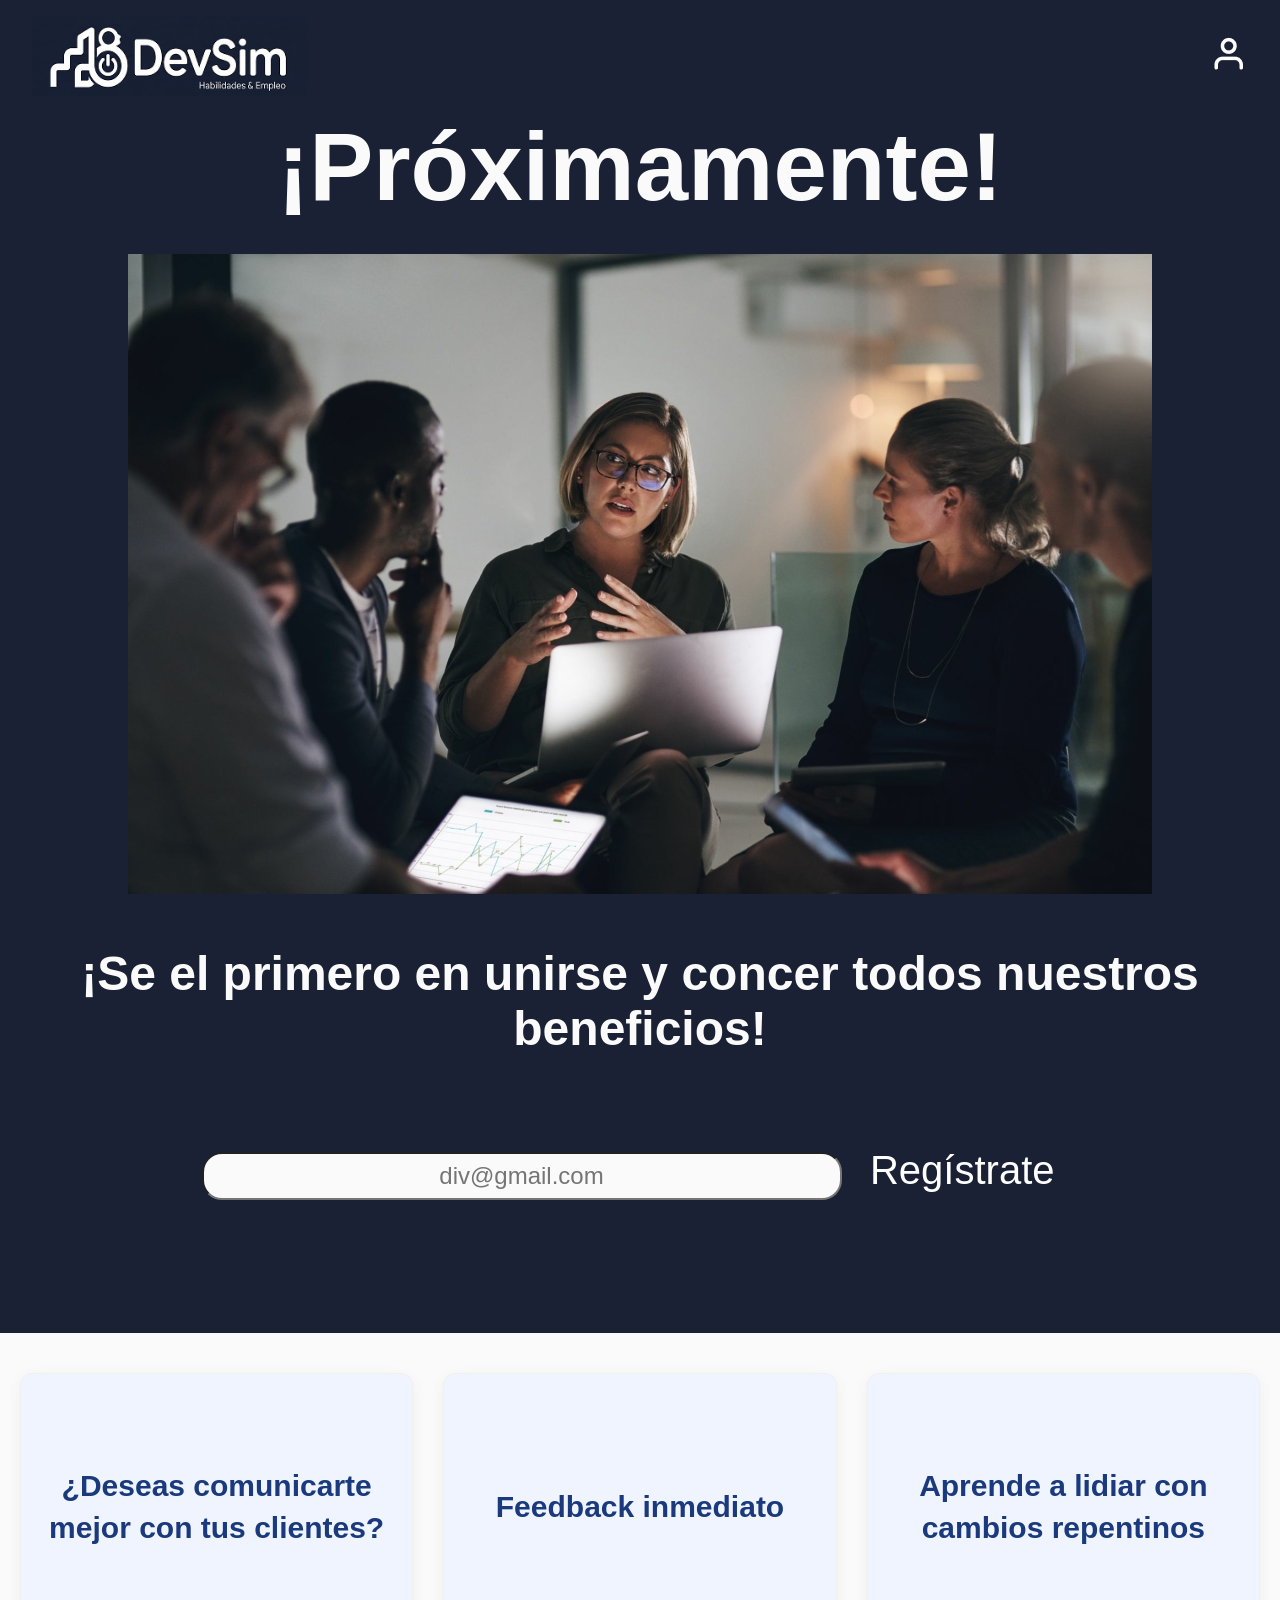
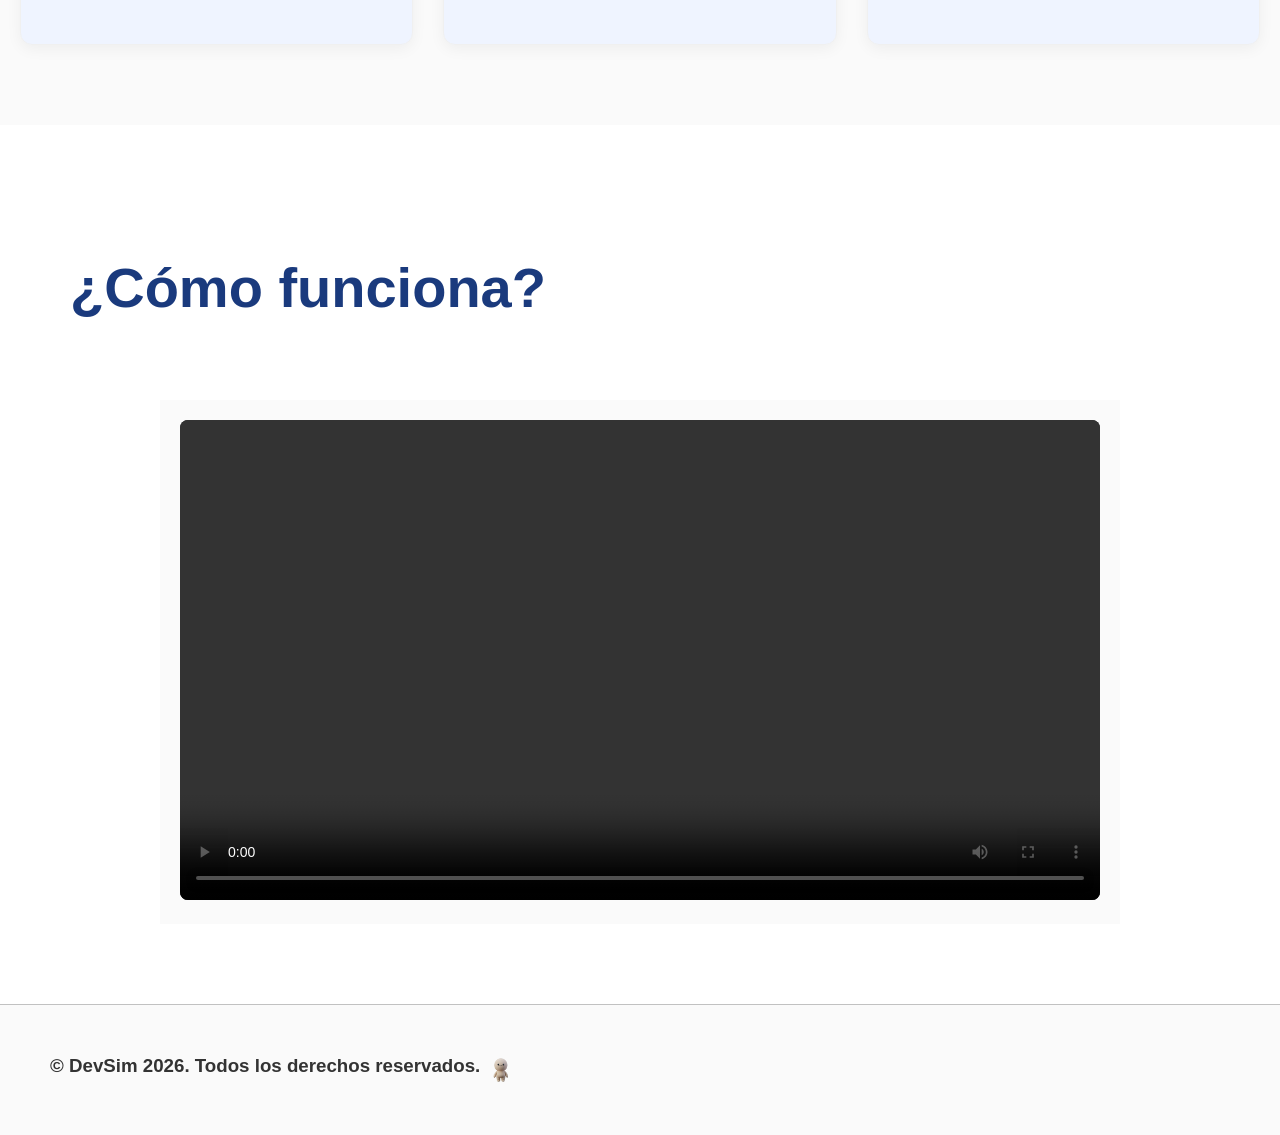
==== index.html @ 6ce3cf00 "x" ====
<!DOCTYPE html>
<html lang="es">

<head>
    <meta charset="UTF-8">
    <meta name="viewport" content="width=device-width, initial-scale=1.0">
    <link rel="stylesheet" type="text/css" href="/CSS/styles.css" />
    <link rel="icon" type="image/png" href="recursos/icon.png">
    <title>DevSim</title>
</head>

<body>
    <header class="barra-superior">
        <div class="logo">
            <img class="img-logo" src="recursos/Frame 16.png"
                alt="logo de DevSim">
        </div>
        <div class="usuario">
            <img src="recursos/User.png" alt="icono de usuario">
        </div>
    </header>
    <section class="cartel">
        <h1>¡Próximamente!</h1>
        <img src="recursos/grande.jpg" alt="imagen grande" class="imagen-fondo">
        <div class="unirse">
            <h2>¡Se el primero en unirse y concer todos nuestros beneficios!</h2>
            <span>
                <input type="text" class="correo" placeholder="div@gmail.com">
                <button class="btn-registrarse">Regístrate</button>
            </span>
        </div>
    </section>
    <section class="quienes-somos">
        <div class="card">
            <div class="card-inner">
                <div class="card-front">
                    <h3>¿Deseas comunicarte mejor con tus clientes?</h3>
                </div>
                <div class="card-back">
                    <p>DevSim es una herramienta para desarrollar comunicación afectiva.</p>
                </div>
            </div>
        </div>
        <div class="card">
            <div class="card-inner">
                <div class="card-front">
                    <h3>Feedback inmediato</h3>
                </div>
                <div class="card-back">
                    <p>Obtén retroalimentación en tiempo real para mejorar tu toma de decisiones.</p>
                </div>
            </div>
        </div>
        <div class="card">
            <div class="card-inner">
                <div class="card-front">
                    <h3>Aprende a lidiar con cambios repentinos</h3>
                </div>
                <div class="card-back">
                    <p>Nuestra plataforma te prepara para enfrentar cualquier desafío sorpresa del mercado.</p>
                </div>
            </div>
        </div>
    </section>
    <section class="video">
        <h2>¿Cómo funciona?</h2>
        <div class="video-wrapper">
            <video controls>
                <source src="recursos/Video Project 4.mp4" type="video/mp4">
                No se puede cargar el video.
            </video>
        </div>
    </section>
    <footer>
        <h3>© DevSim 2026. Todos los derechos reservados.</h3><img class="img-devi" src="recursos/Gemini_Generated_Image_wfu0d1wfu0d1wfu0-removebg-preview 3.png" alt="Devi">
    </footer>
</body>

</html>
---- CSS/styles.css ----
* {
    box-sizing: border-box;
    margin: 0;
    padding: 0;
}

body {
    background-color: #fafafa;
    font-family: 'Inter', sans-serif;
    color: #333;
}

.barra-superior {
    background-color: #1A2135;
    display: flex;
    justify-content: space-between;
    align-items: center;
    padding: 1rem 2rem;
    box-shadow: 0 2px 5px rgba(0, 0, 0, 0.05);
    width: 100%;
}

.logo {
    display: flex;
    align-items: center;
    gap: 1rem;
}

.img-logo {
    height: 5rem;
    object-fit: contain;
}

.usuario-icono {
    height: 5rem;
    background-color: #ddd;
    border-radius: 50%;
    display: flex;
    justify-content: center;
    align-items: center;
    color: #666;
    font-size: 2rem;
}

.cartel {
    text-align: center;
    background-color: #1A2135;
    padding-bottom: 5rem;
}

.cartel h1 {
    color: #fafafa;
    font-size: 6rem;
    margin-bottom: 2rem;
}

.imagen-fondo{
    height: 100%;
    margin-bottom: 3rem;
    object-fit: contain;
}

.unirse h2{
    color: #fafafa;
    font-size: 3rem;
    padding-bottom: 5rem;
}

.unirse span{
    align-items: center;
}

.correo{
    background-color: #fafafa;
    color: #1A2135;
    border-radius: 20px;
    width: 40rem;
    height: 3rem;
    text-align: center;
    font-size: 1.5rem;
}

.btn-registrarse {
    background-color: #004ab200;
    color: white;
    border: none;
    padding: 12px 24px;
    font-size: 2.5rem;
    border-radius: 8px;
    cursor: pointer;
    transition: 0.3s;
    margin-bottom: 3rem;
}

.btn-registrarse:hover {
    background-color: #0058BE;
}


.quienes-somos{
    display: grid;
    grid-template-columns: repeat(auto-fit, minmax(300px, 1fr));
    gap: 30px;
    max-width: 1500px;
    margin: 0 auto;
    padding: 40px 20px;
}

.card {
    background-color: transparent;
    perspective: 1000px;
    min-height: 17rem;
    width: 100%;
}

.card-inner {
    position: relative;
    width: 100%;
    height: 100%;
    transition: transform 0.6s;
    transform-style: preserve-3d;
}

.card:hover .card-inner {
    transform: rotateY(180deg);
}

.card-front, .card-back {
    position: absolute;
    width: 100%;
    height: 100%;
    -webkit-backface-visibility: hidden;
    backface-visibility: hidden;
    border-radius: 12px;
    box-shadow: 0 4px 15px rgba(0,0,0,0.05);
    padding: 25px;
    display: flex;
    flex-direction: column;
    justify-content: center;
    align-items: center;
    border: 1px solid #f0f0f0;
    text-align: center;
}

.card-front {
    background-color: #EFF4FF;
}

.card-front h3 {
    color: #1A3A7D;
    font-size: 30px;
    margin-bottom: 5px;
    line-height: 1.4;
}

.card-back {
    background-color: #1A3A7D;
    color: #fafafa;
    transform: rotateY(180deg);
}

.card-back p {
    font-size: 2rem;
    line-height: 1.5;
}

.video {
    align-items: center;
    background-color: white;
    padding: 80px 20px;
    margin-top: 40px;
}

.video h2 {
    color: #1A3A7D;
    font-size: 3.5rem;
    padding: 50px;
    margin-bottom: 30px;
}

.video-wrapper {
    background-color: #fafafa;
    padding: 20px;
    max-width: 60rem;
    margin: 0 auto;
}

video {
    min-height: 30rem;
    width: 100%;
    border-radius: 8px;
    background-color: #222; 
}

footer{
    border-top: 1px solid rgb(193, 193, 193);
    padding: 50px;
    display: flex;
}

.img-devi{
    width: 3rem;
}
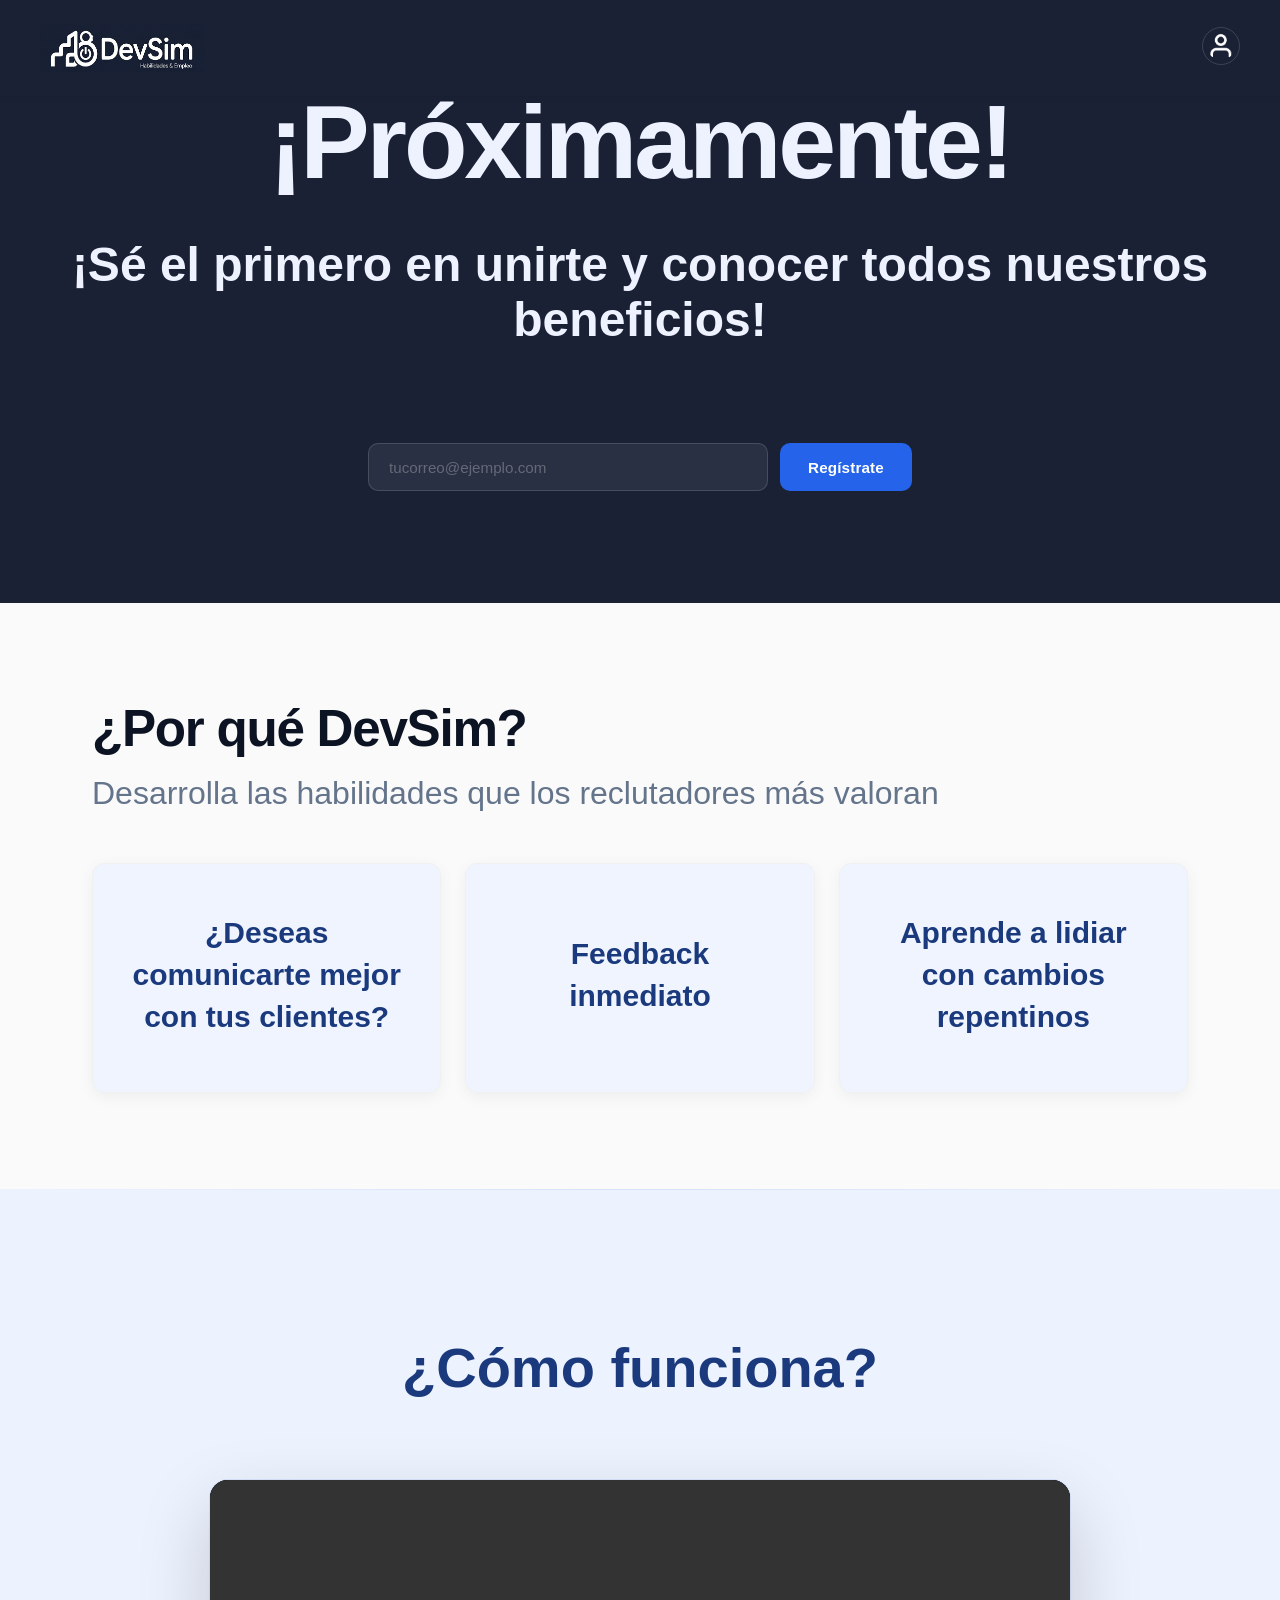
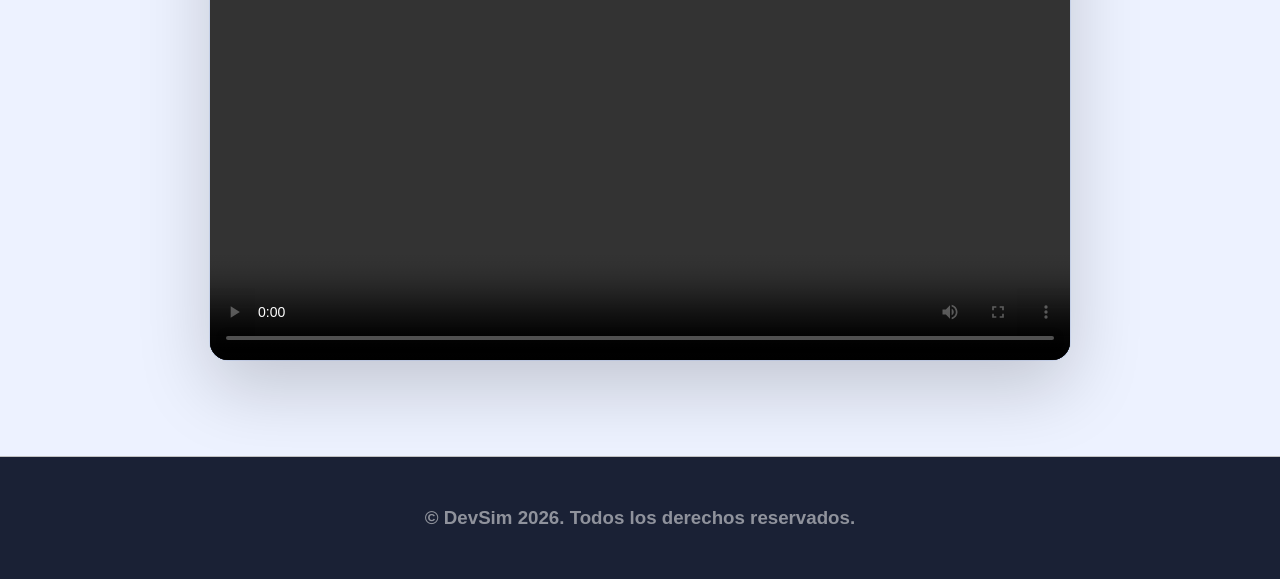
==== commit c8f83e14: "x" ====
--- a/index.html
+++ b/index.html
@@ -21,23 +21,26 @@
     </header>
     <section class="cartel">
         <h1>¡Próximamente!</h1>
-        <img src="recursos/grande.jpg" alt="imagen grande" class="imagen-fondo">
         <div class="unirse">
-            <h2>¡Se el primero en unirse y concer todos nuestros beneficios!</h2>
-            <span>
-                <input type="text" class="correo" placeholder="div@gmail.com">
+            <h2>¡Sé el primero en unirte y conocer todos nuestros beneficios!</h2>
+            <div class="form-registro">
+                <input type="email" class="correo" placeholder="tucorreo@ejemplo.com">
                 <button class="btn-registrarse">Regístrate</button>
-            </span>
+            </div>
         </div>
     </section>
     <section class="quienes-somos">
+        <div class="section-header">
+            <h2>¿Por qué DevSim?</h2>
+            <p>Desarrolla las habilidades que los reclutadores más valoran</p>
+        </div>
         <div class="card">
             <div class="card-inner">
                 <div class="card-front">
                     <h3>¿Deseas comunicarte mejor con tus clientes?</h3>
                 </div>
                 <div class="card-back">
-                    <p>DevSim es una herramienta para desarrollar comunicación afectiva.</p>
+                   <p>DevSim es una herramienta para desarrollar comunicación efectiva con clientes y equipos de trabajo.</p>
                 </div>
             </div>
         </div>
@@ -72,7 +75,7 @@
         </div>
     </section>
     <footer>
-        <h3>© DevSim 2026. Todos los derechos reservados.</h3><img class="img-devi" src="recursos/Gemini_Generated_Image_wfu0d1wfu0d1wfu0-removebg-preview 3.png" alt="Devi">
+        <h3>© DevSim 2026. Todos los derechos reservados.</h3>
     </footer>
 </body>
 
--- a/CSS/styles.css
+++ b/CSS/styles.css
@@ -1,3 +1,16 @@
+:root {
+    --dark: #0C1322;
+    --dark-2: #1A2540;
+    --dark-3: #1A3A7D;
+    --accent: #2563EB;
+    --accent-hover: #1D4ED8;
+    --light: #F8F9FF;
+    --card-bg: #EDF2FF;
+    --text: #1C2333;
+    --text-muted: #64748B;
+    --border: rgba(37, 99, 235, 0.12);
+}
+
 * {
     box-sizing: border-box;
     margin: 0;
@@ -10,12 +23,21 @@
     color: #333;
 }
 
+html {
+    scroll-behavior: smooth;
+}
+
 .barra-superior {
+    position: fixed;
+    top: 0;
+    left: 0;
+    width: 100%;
+    z-index: 1000;
     background-color: #1A2135;
     display: flex;
     justify-content: space-between;
     align-items: center;
-    padding: 1rem 2rem;
+    padding: 1.5rem 2.5rem;
     box-shadow: 0 2px 5px rgba(0, 0, 0, 0.05);
     width: 100%;
 }
@@ -27,97 +49,163 @@
 }
 
 .img-logo {
-    height: 5rem;
+    height: 3rem;
     object-fit: contain;
 }
 
-.usuario-icono {
-    height: 5rem;
-    background-color: #ddd;
+.usuario img {
+    height: 2.4rem;
+    width: 2.4rem;
     border-radius: 50%;
-    display: flex;
     justify-content: center;
     align-items: center;
-    color: #666;
     font-size: 2rem;
+    border: 1.5px solid rgba(255, 255, 255, 0.15);
+    padding: 4px;
+    cursor: pointer;
+    transition: border-color 0.3s, opacity 0.3s;
 }
 
 .cartel {
     text-align: center;
     background-color: #1A2135;
-    padding-bottom: 5rem;
+    padding: 5.5rem 2rem 7rem;
+    position: relative;
+    overflow: hidden;
 }
 
 .cartel h1 {
-    color: #fafafa;
-    font-size: 6rem;
-    margin-bottom: 2rem;
-}
-
-.imagen-fondo{
+    color: #EEF2FF;
+    font-size: clamp(2.8rem, 9vw, 6.5rem);
+    font-weight: 800;
+    margin-bottom: 2.5rem;
+    letter-spacing: -0.03em;
+    line-height: 1.05;
+    position: relative;
+}
+
+.imagen-fondo {
     height: 100%;
     margin-bottom: 3rem;
     object-fit: contain;
 }
 
-.unirse h2{
-    color: #fafafa;
+.unirse {
+    max-width: 80rem;
+    margin: 0 auto;
+    position: relative;
+}
+
+.unirse h2 {
+    color: #EEF2FF;
     font-size: 3rem;
-    padding-bottom: 5rem;
-}
-
-.unirse span{
-    align-items: center;
-}
-
-.correo{
-    background-color: #fafafa;
-    color: #1A2135;
-    border-radius: 20px;
-    width: 40rem;
+    padding-bottom: 6rem;
+}
+
+.form-registro {
+    display: flex;
+    gap: 0.75rem;
+    justify-content: center;
+    align-items: center;
+    flex-wrap: wrap;
+}
+
+.correo {
+    background-color: rgba(255, 255, 255, 0.07);
+    color: #EEF2FF;
+    border: 1px solid rgba(255, 255, 255, 0.14);
+    border-radius: 10px;
+    width: min(100%, 400px);
     height: 3rem;
     text-align: center;
     font-size: 1.5rem;
+    text-align: left;
+    font-family: 'DM Sans', sans-serif;
+    font-size: 0.95rem;
+    padding: 0 1.25rem;
+    transition: all 0.25s;
+    outline: none;
+}
+
+.correo::placeholder {
+    color: rgba(255, 255, 255, 0.28);
+}
+
+.correo:focus {
+    border-color: rgba(37, 99, 235, 0.65);
+    background-color: rgba(255, 255, 255, 0.1);
+    box-shadow: 0 0 0 3px rgba(37, 99, 235, 0.15);
 }
 
 .btn-registrarse {
-    background-color: #004ab200;
+    background-color: var(--accent);
     color: white;
     border: none;
-    padding: 12px 24px;
-    font-size: 2.5rem;
-    border-radius: 8px;
+    padding: 0 1.75rem;
+    height: 3rem;
+    font-family: 'DM Sans', sans-serif;
+    font-size: 0.95rem;
+    font-weight: 600;
+    border-radius: 10px;
     cursor: pointer;
-    transition: 0.3s;
-    margin-bottom: 3rem;
+    transition: background-color 0.25s, transform 0.2s, box-shadow 0.25s;
+    letter-spacing: 0.01em;
+    white-space: nowrap;
 }
 
 .btn-registrarse:hover {
-    background-color: #0058BE;
-}
-
-
-.quienes-somos{
+    background-color: var(--accent-hover);
+    transform: translateY(-2px);
+    box-shadow: 0 8px 24px rgba(37, 99, 235, 0.45);
+}
+
+.btn-registrarse:active {
+    transform: translateY(0);
+    box-shadow: none;
+}
+
+.quienes-somos {
+    background-color: #fafafa;
     display: grid;
-    grid-template-columns: repeat(auto-fit, minmax(300px, 1fr));
-    gap: 30px;
-    max-width: 1500px;
+    grid-template-columns: repeat(auto-fit, minmax(280px, 1fr));
+    gap: 1.5rem;
+    max-width: 1160px;
     margin: 0 auto;
-    padding: 40px 20px;
+    padding: 6rem 2rem;
+}
+
+.section-header {
+    grid-column: 1 / -1;
+    margin-bottom: 1.25rem;
+}
+
+.section-header h2 {
+    color: var(--dark);
+    font-size: clamp(1.8rem, 4vw, 3.5rem);
+    font-weight: 700;
+    letter-spacing: -0.025em;
+    margin-bottom: 0.6rem;
+}
+
+.section-header p {
+    color: var(--text-muted);
+    font-size: 2rem;
+    max-width: 900px;
+    line-height: 1.6;
 }
 
 .card {
     background-color: transparent;
     perspective: 1000px;
-    min-height: 17rem;
-    width: 100%;
+    height: 230px;
+    cursor: pointer;
 }
 
 .card-inner {
     position: relative;
     width: 100%;
     height: 100%;
-    transition: transform 0.6s;
+    transition: transform 0.55s cubic-bezier(0.4, 0, 0.2, 1);
     transform-style: preserve-3d;
 }
 
@@ -125,15 +213,16 @@
     transform: rotateY(180deg);
 }
 
-.card-front, .card-back {
+.card-front,
+.card-back {
     position: absolute;
     width: 100%;
     height: 100%;
     -webkit-backface-visibility: hidden;
     backface-visibility: hidden;
     border-radius: 12px;
-    box-shadow: 0 4px 15px rgba(0,0,0,0.05);
-    padding: 25px;
+    box-shadow: 0 4px 15px rgba(0, 0, 0, 0.05);
+    padding: 30px;
     display: flex;
     flex-direction: column;
     justify-content: center;
@@ -160,15 +249,25 @@
 }
 
 .card-back p {
-    font-size: 2rem;
+    font-size: 1.5rem;
     line-height: 1.5;
 }
 
 .video {
-    align-items: center;
-    background-color: white;
-    padding: 80px 20px;
-    margin-top: 40px;
+    background: var(--card-bg);
+    padding: 6rem 2rem;
+    text-align: center;
+    position: relative;
+}
+
+.video::before {
+    content: '';
+    position: absolute;
+    top: 0;
+    left: 0;
+    right: 0;
+    height: 1px;
+    background: linear-gradient(to right, transparent, var(--border), transparent);
 }
 
 .video h2 {
@@ -179,25 +278,76 @@
 }
 
 .video-wrapper {
-    background-color: #fafafa;
-    padding: 20px;
-    max-width: 60rem;
+    background-color: #0a0f1e;
+    border-radius: 18px;
+    overflow: hidden;
+    max-width: 860px;
     margin: 0 auto;
+    box-shadow:
+        0 0 0 1px rgba(37, 99, 235, 0.1),
+        0 28px 72px rgba(0, 0, 0, 0.18);
 }
 
 video {
     min-height: 30rem;
     width: 100%;
-    border-radius: 8px;
-    background-color: #222; 
-}
-
-footer{
+    display: block;
+    background-color: #0a0f1e;
+}
+
+footer {
+    background-color: #1A2135;
+    color: #fafafa86;
     border-top: 1px solid rgb(193, 193, 193);
     padding: 50px;
     display: flex;
-}
-
-.img-devi{
-    width: 3rem;
+    justify-content: center;
+}
+
+@media (max-width: 768px) {
+    .barra-superior {
+        padding: 0.875rem 1.5rem;
+    }
+
+    .quienes-somos {
+        grid-template-columns: 1fr;
+        padding: 4rem 1.5rem;
+    }
+
+    .card {
+        height: 210px;
+    }
+
+    .video {
+        padding: 4rem 1.5rem;
+    }
+
+    footer {
+        padding: 2rem 1.5rem;
+    }
+    
+}
+
+@media (max-width: 520px) {
+    .barra-superior {
+        padding: 0.875rem 1.25rem;
+    }
+
+    .cartel {
+        padding: 4rem 1.25rem 5.5rem;
+    }
+
+    .form-registro {
+        flex-direction: column;
+        align-items: stretch;
+    }
+
+    .correo,
+    .btn-registrarse {
+        width: 100%;
+    }
+
+    .btn-registrarse {
+        text-align: center;
+    }
 }
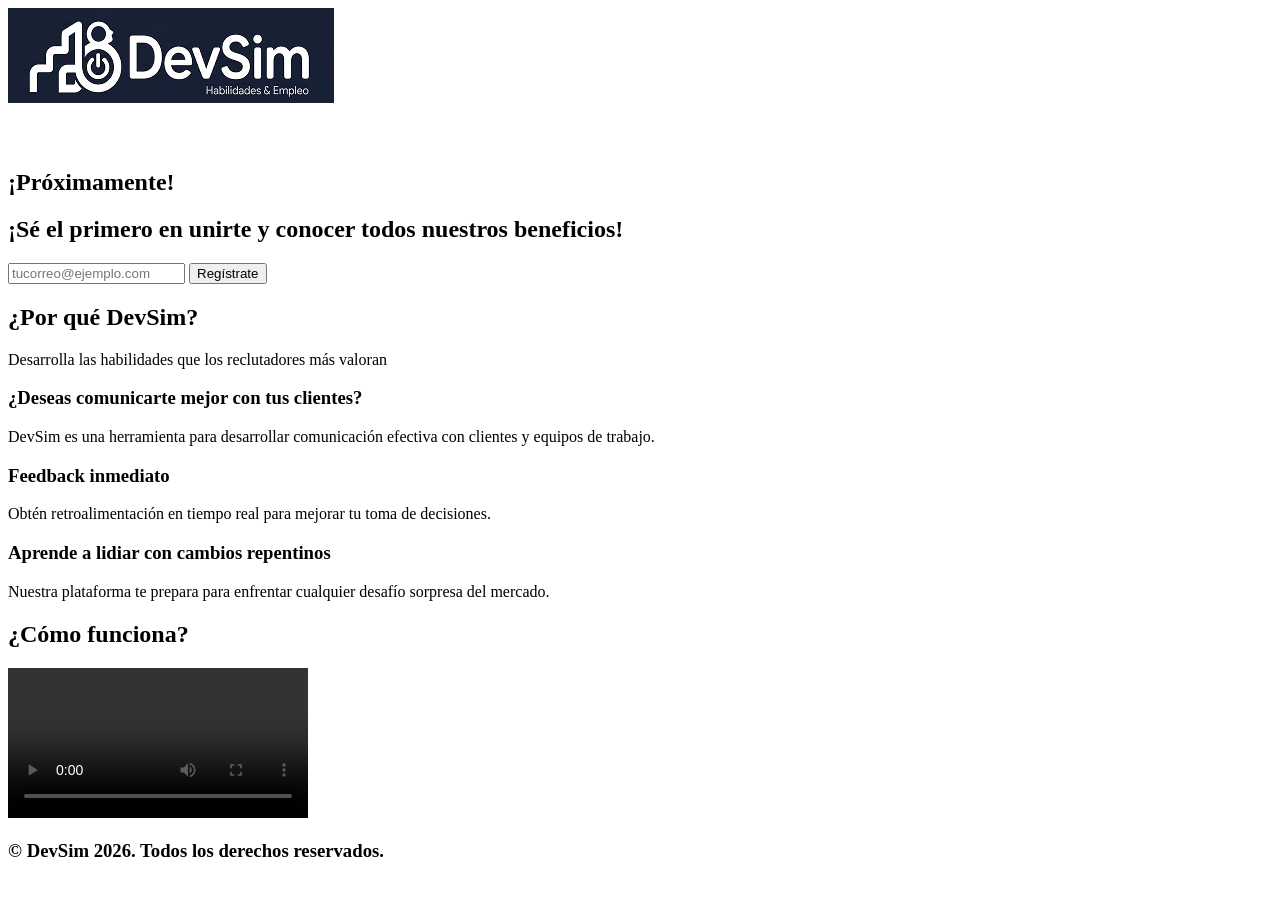
==== commit c121818c: "x" ====
--- a/index.html
+++ b/index.html
@@ -4,7 +4,7 @@
 <head>
     <meta charset="UTF-8">
     <meta name="viewport" content="width=device-width, initial-scale=1.0">
-    <link rel="stylesheet" type="text/css" href="/CSS/styles.css" />
+    <link rel="stylesheet" href="css/style.css">
     <link rel="icon" type="image/png" href="recursos/icon.png">
     <title>DevSim</title>
 </head>
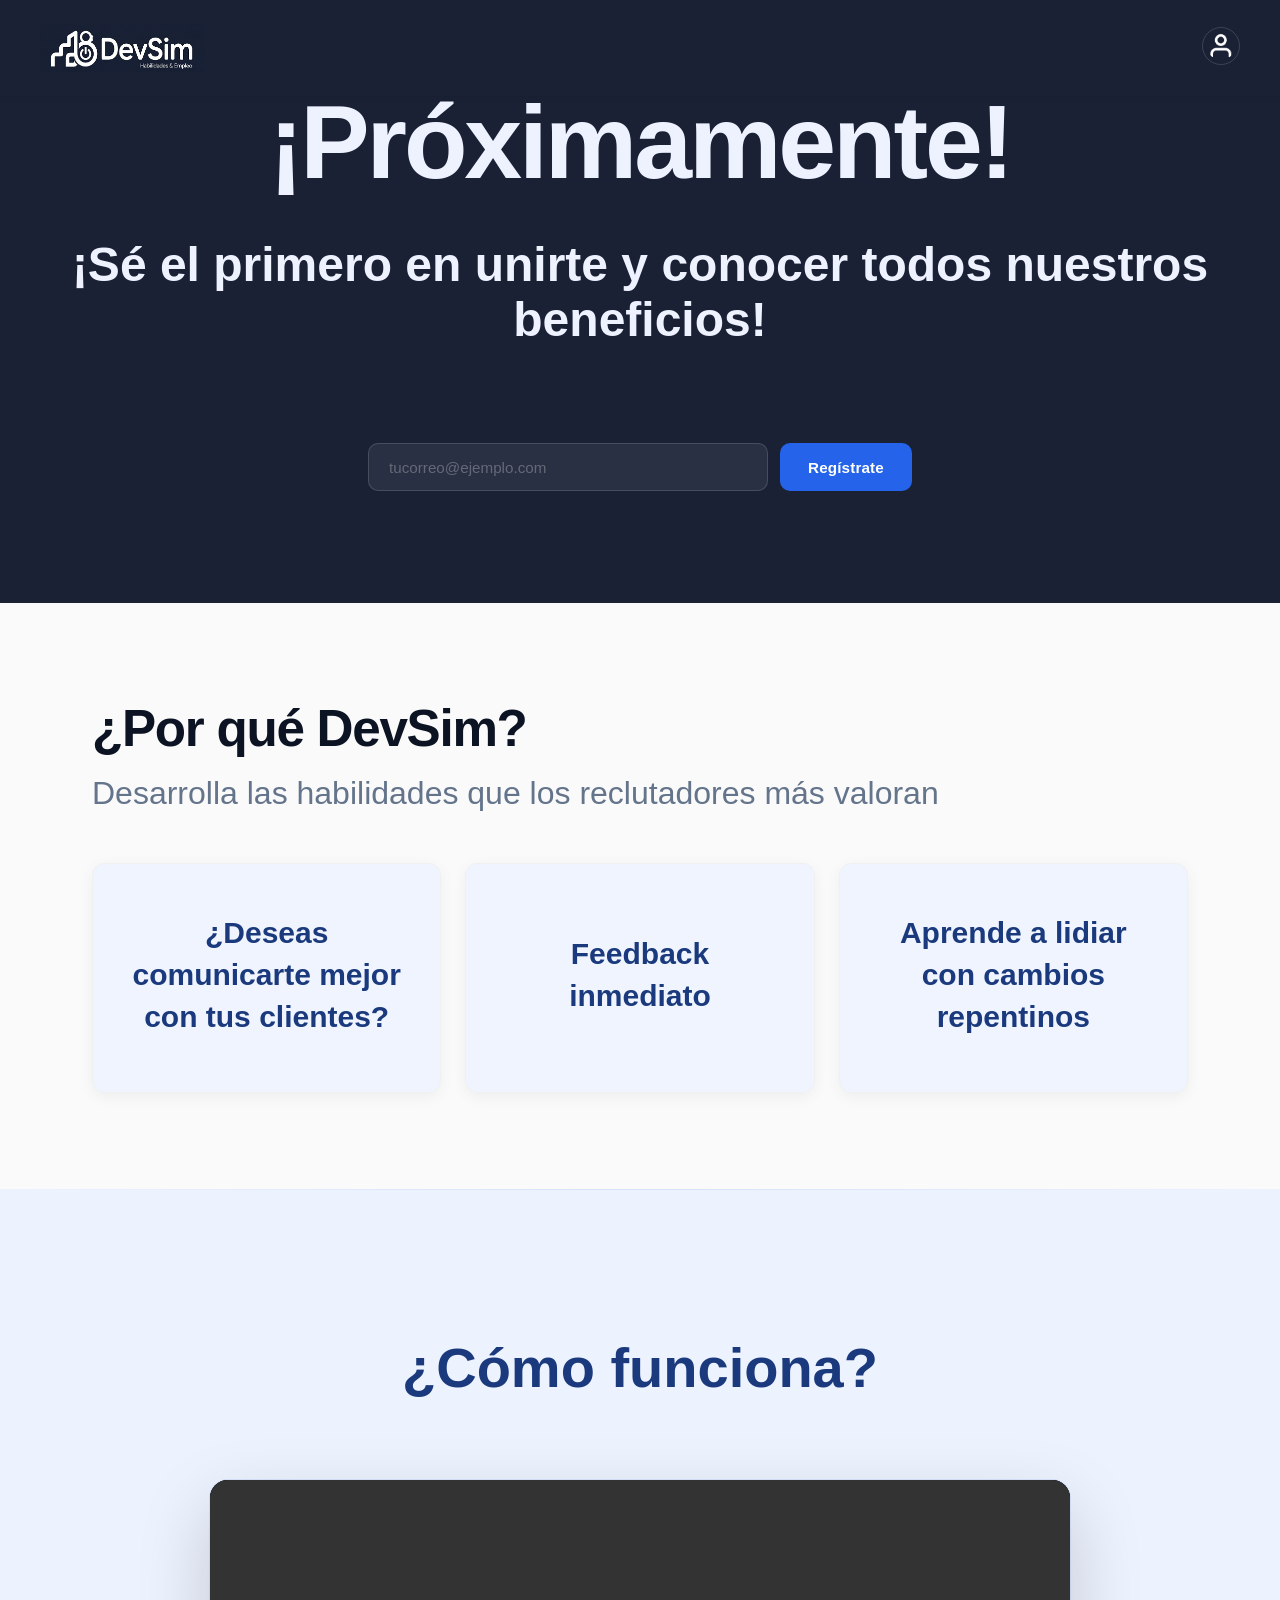
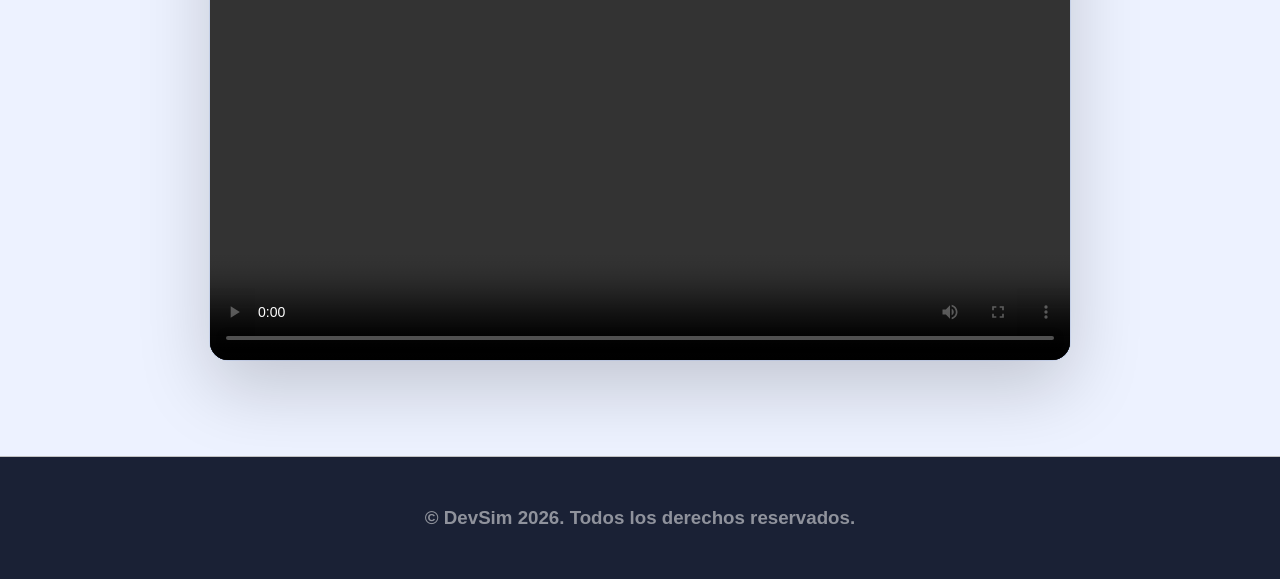
==== commit e60838bc: "x" ====
--- a/index.html
+++ b/index.html
@@ -4,7 +4,7 @@
 <head>
     <meta charset="UTF-8">
     <meta name="viewport" content="width=device-width, initial-scale=1.0">
-    <link rel="stylesheet" href="css/style.css">
+    <link rel="stylesheet" href="CSS/styles.css">
     <link rel="icon" type="image/png" href="recursos/icon.png">
     <title>DevSim</title>
 </head>
--- a/CSS/styles.css
+++ b/CSS/styles.css
@@ -0,0 +1,353 @@
+:root {
+    --dark: #0C1322;
+    --dark-2: #1A2540;
+    --dark-3: #1A3A7D;
+    --accent: #2563EB;
+    --accent-hover: #1D4ED8;
+    --light: #F8F9FF;
+    --card-bg: #EDF2FF;
+    --text: #1C2333;
+    --text-muted: #64748B;
+    --border: rgba(37, 99, 235, 0.12);
+}
+
+* {
+    box-sizing: border-box;
+    margin: 0;
+    padding: 0;
+}
+
+body {
+    background-color: #fafafa;
+    font-family: 'Inter', sans-serif;
+    color: #333;
+}
+
+html {
+    scroll-behavior: smooth;
+}
+
+.barra-superior {
+    position: fixed;
+    top: 0;
+    left: 0;
+    width: 100%;
+    z-index: 1000;
+    background-color: #1A2135;
+    display: flex;
+    justify-content: space-between;
+    align-items: center;
+    padding: 1.5rem 2.5rem;
+    box-shadow: 0 2px 5px rgba(0, 0, 0, 0.05);
+    width: 100%;
+}
+
+.logo {
+    display: flex;
+    align-items: center;
+    gap: 1rem;
+}
+
+.img-logo {
+    height: 3rem;
+    object-fit: contain;
+}
+
+.usuario img {
+    height: 2.4rem;
+    width: 2.4rem;
+    border-radius: 50%;
+    justify-content: center;
+    align-items: center;
+    font-size: 2rem;
+    border: 1.5px solid rgba(255, 255, 255, 0.15);
+    padding: 4px;
+    cursor: pointer;
+    transition: border-color 0.3s, opacity 0.3s;
+}
+
+.cartel {
+    text-align: center;
+    background-color: #1A2135;
+    padding: 5.5rem 2rem 7rem;
+    position: relative;
+    overflow: hidden;
+}
+
+.cartel h1 {
+    color: #EEF2FF;
+    font-size: clamp(2.8rem, 9vw, 6.5rem);
+    font-weight: 800;
+    margin-bottom: 2.5rem;
+    letter-spacing: -0.03em;
+    line-height: 1.05;
+    position: relative;
+}
+
+.imagen-fondo {
+    height: 100%;
+    margin-bottom: 3rem;
+    object-fit: contain;
+}
+
+.unirse {
+    max-width: 80rem;
+    margin: 0 auto;
+    position: relative;
+}
+
+.unirse h2 {
+    color: #EEF2FF;
+    font-size: 3rem;
+    padding-bottom: 6rem;
+}
+
+.form-registro {
+    display: flex;
+    gap: 0.75rem;
+    justify-content: center;
+    align-items: center;
+    flex-wrap: wrap;
+}
+
+.correo {
+    background-color: rgba(255, 255, 255, 0.07);
+    color: #EEF2FF;
+    border: 1px solid rgba(255, 255, 255, 0.14);
+    border-radius: 10px;
+    width: min(100%, 400px);
+    height: 3rem;
+    text-align: center;
+    font-size: 1.5rem;
+    text-align: left;
+    font-family: 'DM Sans', sans-serif;
+    font-size: 0.95rem;
+    padding: 0 1.25rem;
+    transition: all 0.25s;
+    outline: none;
+}
+
+.correo::placeholder {
+    color: rgba(255, 255, 255, 0.28);
+}
+
+.correo:focus {
+    border-color: rgba(37, 99, 235, 0.65);
+    background-color: rgba(255, 255, 255, 0.1);
+    box-shadow: 0 0 0 3px rgba(37, 99, 235, 0.15);
+}
+
+.btn-registrarse {
+    background-color: var(--accent);
+    color: white;
+    border: none;
+    padding: 0 1.75rem;
+    height: 3rem;
+    font-family: 'DM Sans', sans-serif;
+    font-size: 0.95rem;
+    font-weight: 600;
+    border-radius: 10px;
+    cursor: pointer;
+    transition: background-color 0.25s, transform 0.2s, box-shadow 0.25s;
+    letter-spacing: 0.01em;
+    white-space: nowrap;
+}
+
+.btn-registrarse:hover {
+    background-color: var(--accent-hover);
+    transform: translateY(-2px);
+    box-shadow: 0 8px 24px rgba(37, 99, 235, 0.45);
+}
+
+.btn-registrarse:active {
+    transform: translateY(0);
+    box-shadow: none;
+}
+
+.quienes-somos {
+    background-color: #fafafa;
+    display: grid;
+    grid-template-columns: repeat(auto-fit, minmax(280px, 1fr));
+    gap: 1.5rem;
+    max-width: 1160px;
+    margin: 0 auto;
+    padding: 6rem 2rem;
+}
+
+.section-header {
+    grid-column: 1 / -1;
+    margin-bottom: 1.25rem;
+}
+
+.section-header h2 {
+    color: var(--dark);
+    font-size: clamp(1.8rem, 4vw, 3.5rem);
+    font-weight: 700;
+    letter-spacing: -0.025em;
+    margin-bottom: 0.6rem;
+}
+
+.section-header p {
+    color: var(--text-muted);
+    font-size: 2rem;
+    max-width: 900px;
+    line-height: 1.6;
+}
+
+.card {
+    background-color: transparent;
+    perspective: 1000px;
+    height: 230px;
+    cursor: pointer;
+}
+
+.card-inner {
+    position: relative;
+    width: 100%;
+    height: 100%;
+    transition: transform 0.55s cubic-bezier(0.4, 0, 0.2, 1);
+    transform-style: preserve-3d;
+}
+
+.card:hover .card-inner {
+    transform: rotateY(180deg);
+}
+
+.card-front,
+.card-back {
+    position: absolute;
+    width: 100%;
+    height: 100%;
+    -webkit-backface-visibility: hidden;
+    backface-visibility: hidden;
+    border-radius: 12px;
+    box-shadow: 0 4px 15px rgba(0, 0, 0, 0.05);
+    padding: 30px;
+    display: flex;
+    flex-direction: column;
+    justify-content: center;
+    align-items: center;
+    border: 1px solid #f0f0f0;
+    text-align: center;
+}
+
+.card-front {
+    background-color: #EFF4FF;
+}
+
+.card-front h3 {
+    color: #1A3A7D;
+    font-size: 30px;
+    margin-bottom: 5px;
+    line-height: 1.4;
+}
+
+.card-back {
+    background-color: #1A3A7D;
+    color: #fafafa;
+    transform: rotateY(180deg);
+}
+
+.card-back p {
+    font-size: 1.5rem;
+    line-height: 1.5;
+}
+
+.video {
+    background: var(--card-bg);
+    padding: 6rem 2rem;
+    text-align: center;
+    position: relative;
+}
+
+.video::before {
+    content: '';
+    position: absolute;
+    top: 0;
+    left: 0;
+    right: 0;
+    height: 1px;
+    background: linear-gradient(to right, transparent, var(--border), transparent);
+}
+
+.video h2 {
+    color: #1A3A7D;
+    font-size: 3.5rem;
+    padding: 50px;
+    margin-bottom: 30px;
+}
+
+.video-wrapper {
+    background-color: #0a0f1e;
+    border-radius: 18px;
+    overflow: hidden;
+    max-width: 860px;
+    margin: 0 auto;
+    box-shadow:
+        0 0 0 1px rgba(37, 99, 235, 0.1),
+        0 28px 72px rgba(0, 0, 0, 0.18);
+}
+
+video {
+    min-height: 30rem;
+    width: 100%;
+    display: block;
+    background-color: #0a0f1e;
+}
+
+footer {
+    background-color: #1A2135;
+    color: #fafafa86;
+    border-top: 1px solid rgb(193, 193, 193);
+    padding: 50px;
+    display: flex;
+    justify-content: center;
+}
+
+@media (max-width: 768px) {
+    .barra-superior {
+        padding: 0.875rem 1.5rem;
+    }
+
+    .quienes-somos {
+        grid-template-columns: 1fr;
+        padding: 4rem 1.5rem;
+    }
+
+    .card {
+        height: 210px;
+    }
+
+    .video {
+        padding: 4rem 1.5rem;
+    }
+
+    footer {
+        padding: 2rem 1.5rem;
+    }
+    
+}
+
+@media (max-width: 520px) {
+    .barra-superior {
+        padding: 0.875rem 1.25rem;
+    }
+
+    .cartel {
+        padding: 4rem 1.25rem 5.5rem;
+    }
+
+    .form-registro {
+        flex-direction: column;
+        align-items: stretch;
+    }
+
+    .correo,
+    .btn-registrarse {
+        width: 100%;
+    }
+
+    .btn-registrarse {
+        text-align: center;
+    }
+}
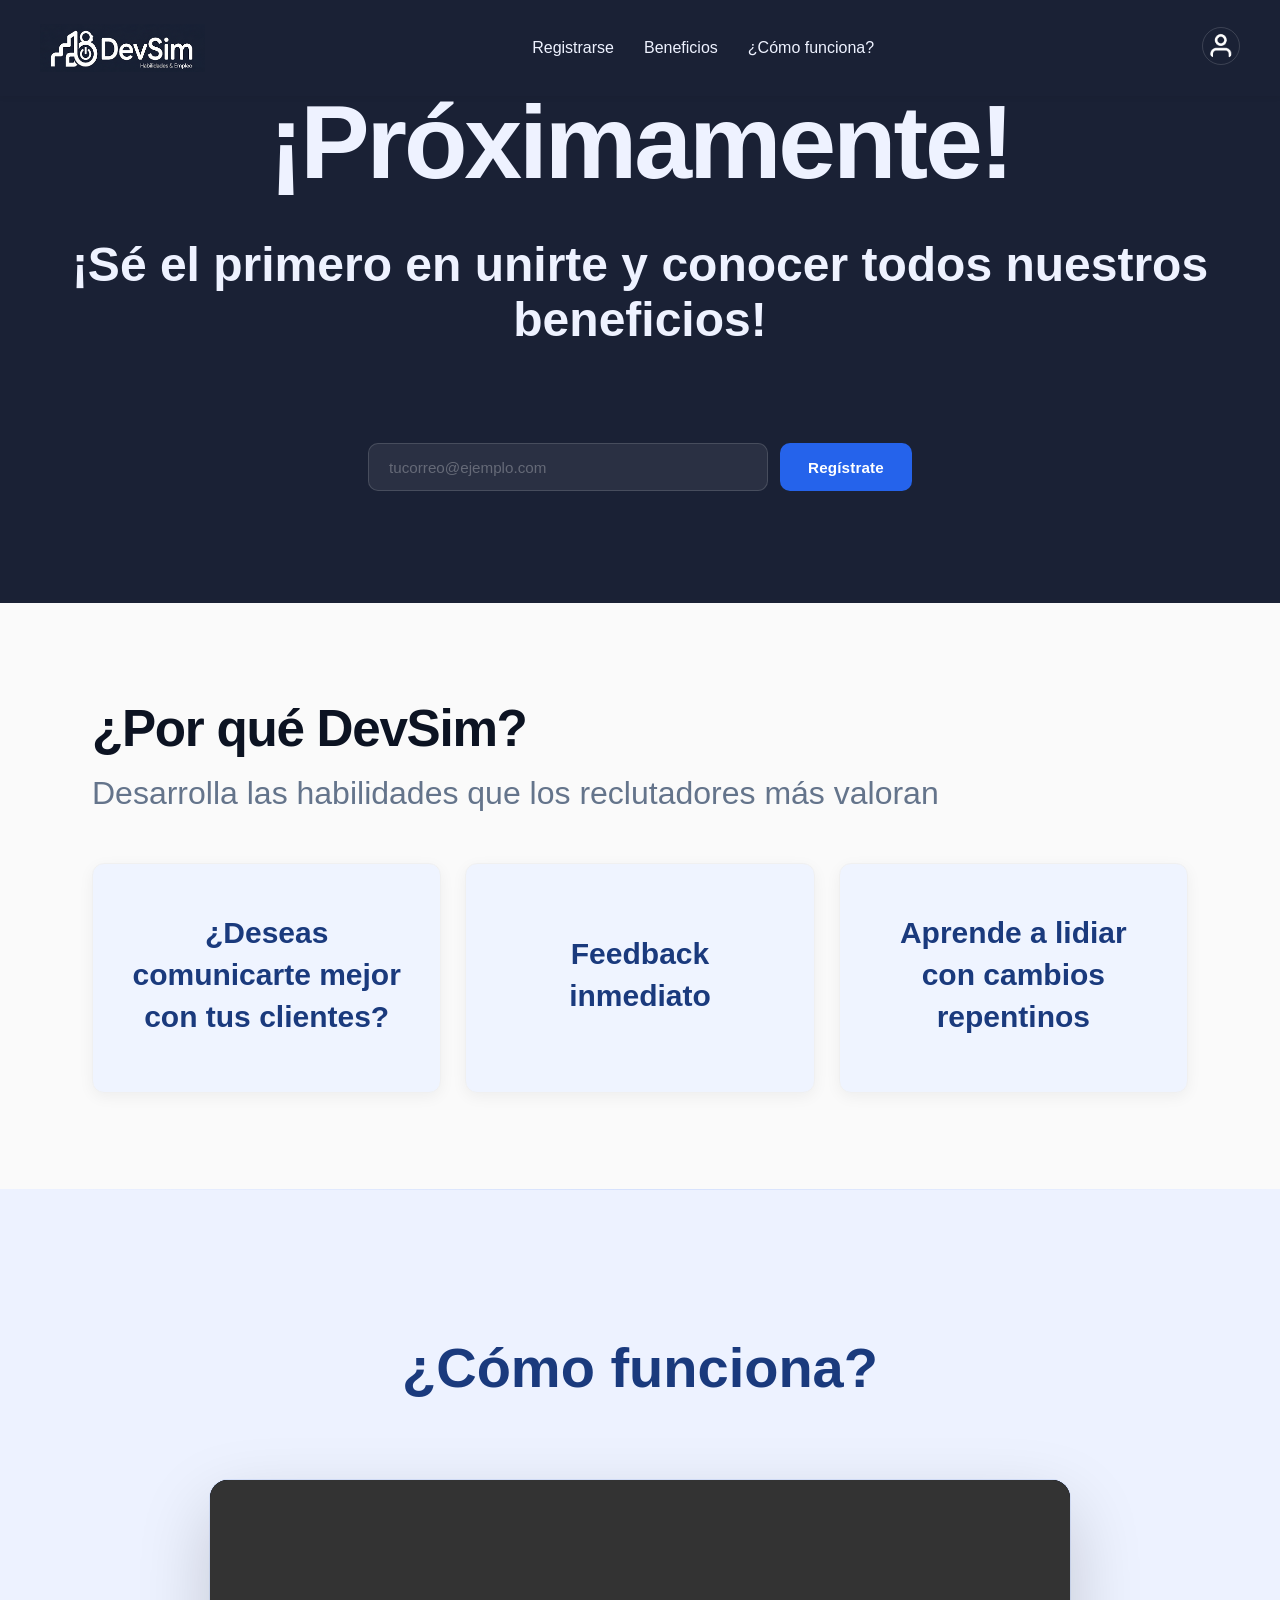
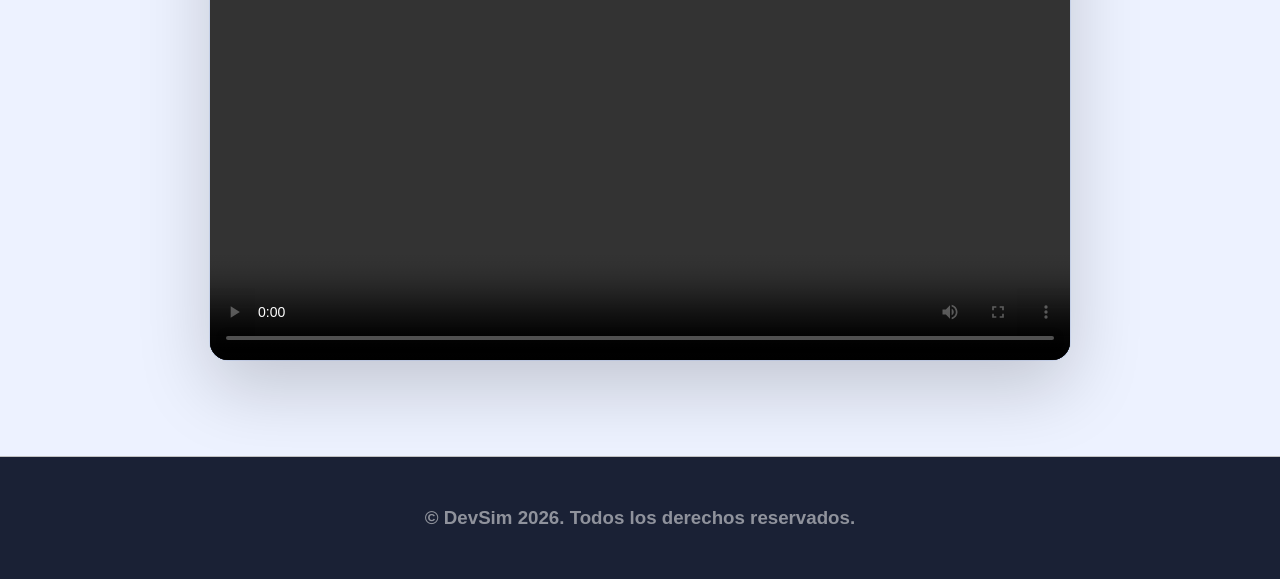
==== commit 31adfd80: "x" ====
--- a/index.html
+++ b/index.html
@@ -12,14 +12,18 @@
 <body>
     <header class="barra-superior">
         <div class="logo">
-            <img class="img-logo" src="recursos/Frame 16.png"
-                alt="logo de DevSim">
+            <img class="img-logo" src="recursos/Frame 16.png" alt="logo de DevSim">
         </div>
+        <nav class="nav-center">
+            <a href="#registrarse">Registrarse</a>
+            <a href="#beneficios">Beneficios</a>
+            <a href="#como-funciona">¿Cómo funciona?</a>
+        </nav>
         <div class="usuario">
             <img src="recursos/User.png" alt="icono de usuario">
         </div>
     </header>
-    <section class="cartel">
+    <section class="cartel" id="registrarse">
         <h1>¡Próximamente!</h1>
         <div class="unirse">
             <h2>¡Sé el primero en unirte y conocer todos nuestros beneficios!</h2>
@@ -29,7 +33,7 @@
             </div>
         </div>
     </section>
-    <section class="quienes-somos">
+    <section class="quienes-somos" id="beneficios">
         <div class="section-header">
             <h2>¿Por qué DevSim?</h2>
             <p>Desarrolla las habilidades que los reclutadores más valoran</p>
@@ -40,7 +44,8 @@
                     <h3>¿Deseas comunicarte mejor con tus clientes?</h3>
                 </div>
                 <div class="card-back">
-                   <p>DevSim es una herramienta para desarrollar comunicación efectiva con clientes y equipos de trabajo.</p>
+                    <p>DevSim es una herramienta para desarrollar comunicación efectiva con clientes y equipos de
+                        trabajo.</p>
                 </div>
             </div>
         </div>
@@ -65,7 +70,7 @@
             </div>
         </div>
     </section>
-    <section class="video">
+    <section class="video" id="como-funciona">
         <h2>¿Cómo funciona?</h2>
         <div class="video-wrapper">
             <video controls>
@@ -74,6 +79,9 @@
             </video>
         </div>
     </section>
+    <section class="planes" id="planes">
+
+    </section>
     <footer>
         <h3>© DevSim 2026. Todos los derechos reservados.</h3>
     </footer>
--- a/CSS/styles.css
+++ b/CSS/styles.css
@@ -21,6 +21,34 @@
     background-color: #fafafa;
     font-family: 'Inter', sans-serif;
     color: #333;
+}
+
+header {
+    display: flex;
+    justify-content: space-between;
+    align-items: center;
+    padding: 10px 5%;
+    position: sticky;
+    top: 0;
+    background-color: white;
+    z-index: 1000;
+    box-shadow: 0 2px 5px rgba(0,0,0,0.1);
+}
+
+.nav-center {
+    display: flex;
+    gap: 30px;
+}
+
+.nav-center a {
+    text-decoration: none;
+    color: #EEF2FF;
+    font-weight: 500;
+    transition: color 0.3s;
+}
+
+.nav-center a:hover {
+    color: #007bff;
 }
 
 html {
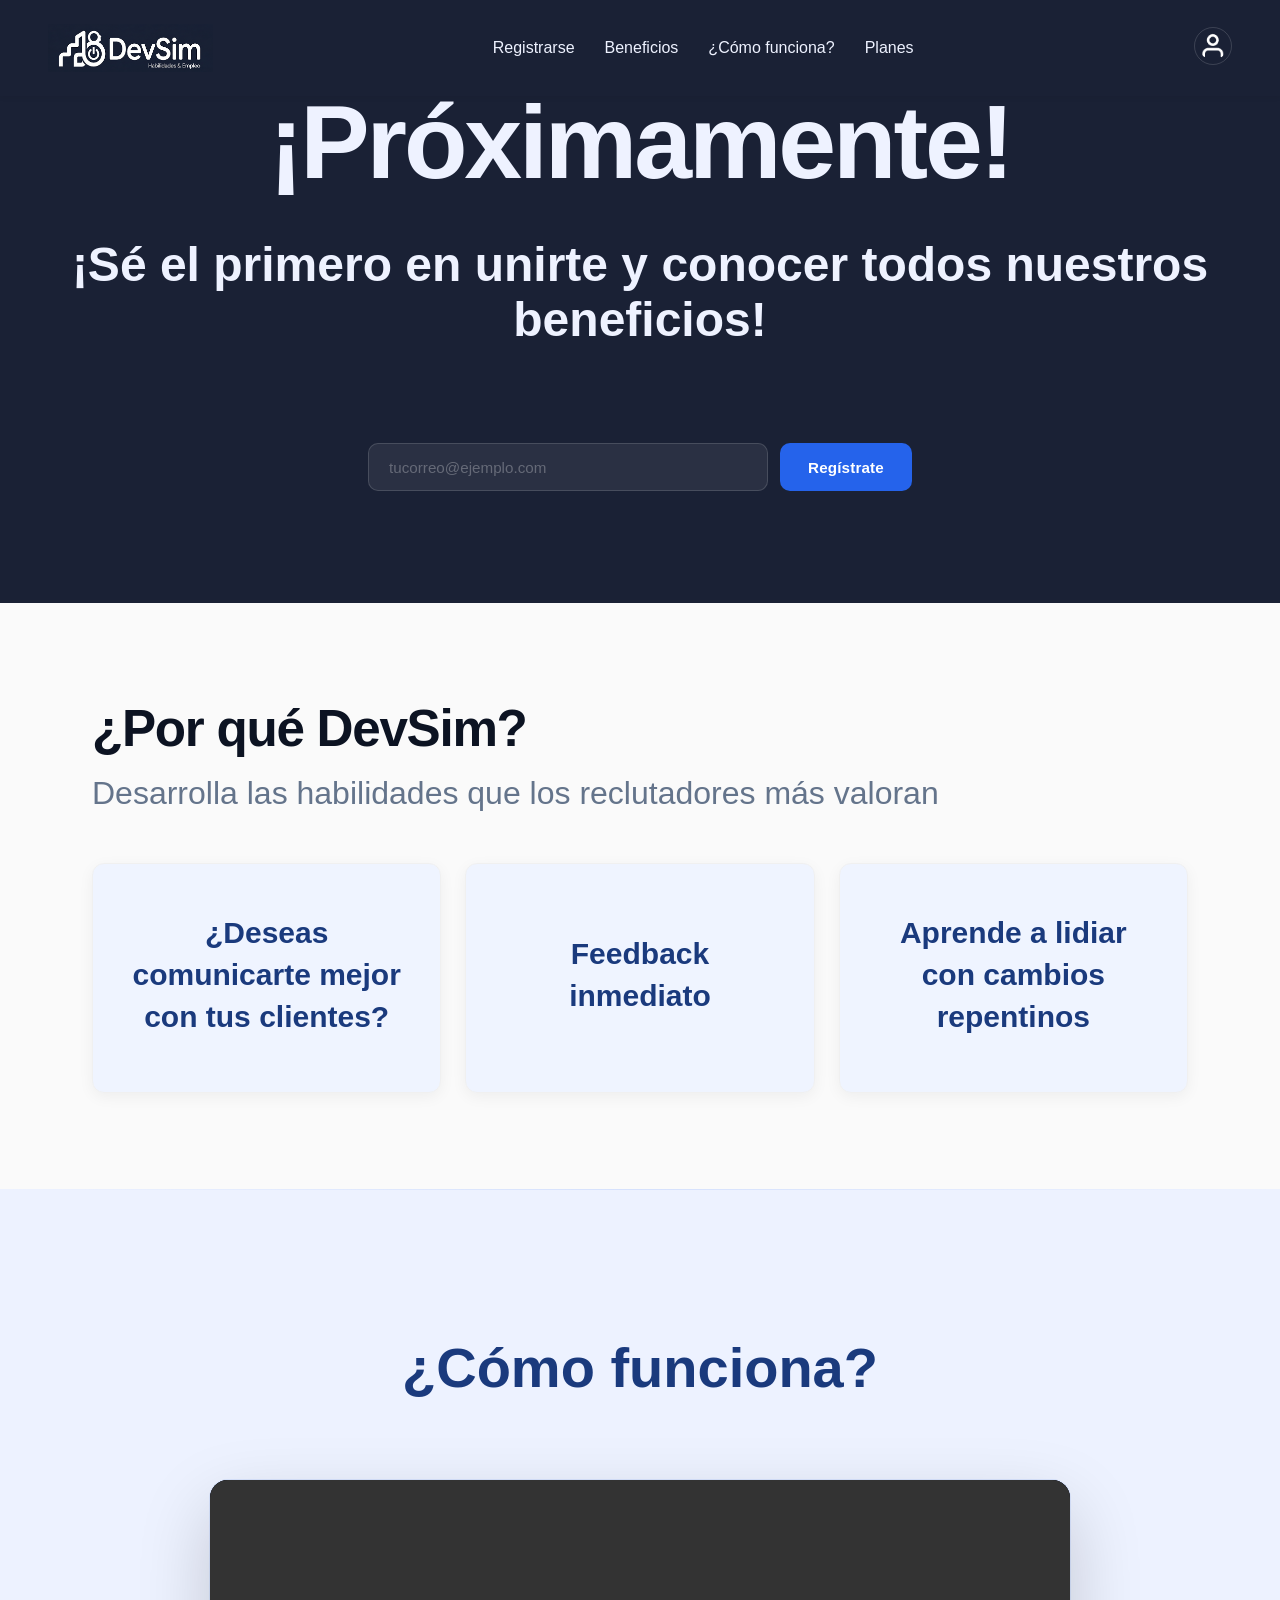
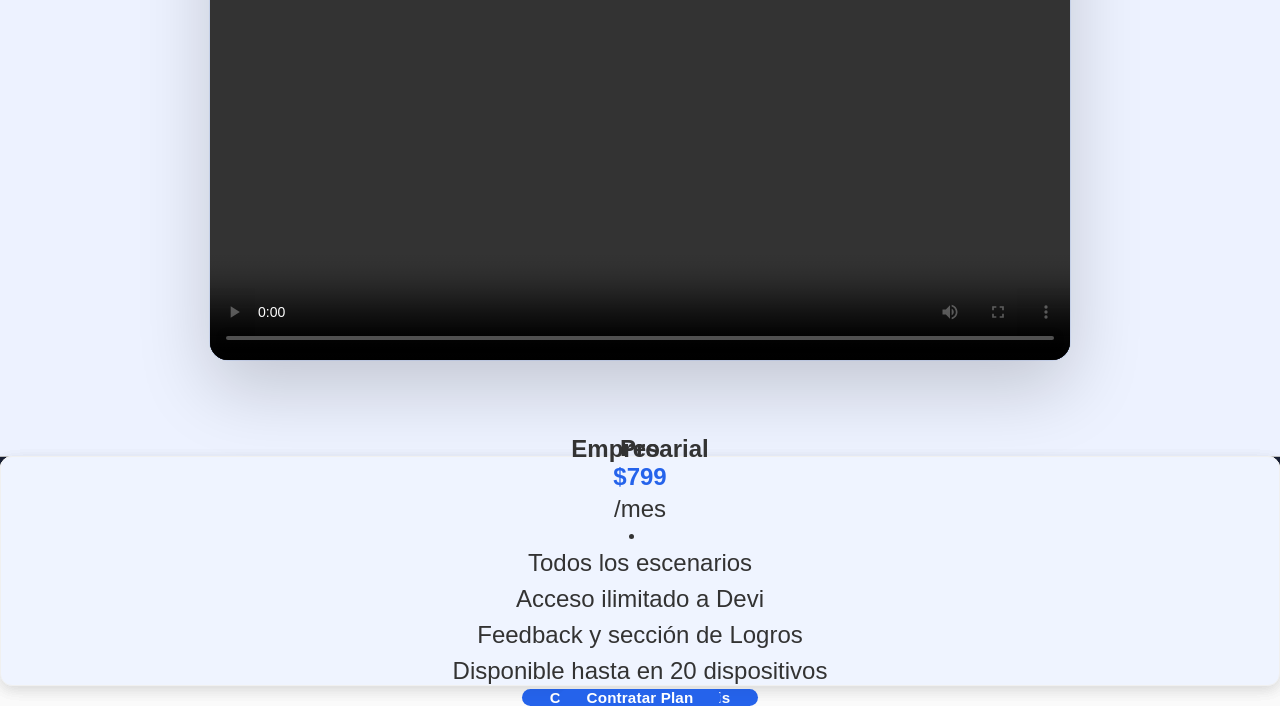
==== commit 81a8f929: "correcciones" ====
--- a/index.html
+++ b/index.html
@@ -11,18 +11,26 @@
 
 <body>
     <header class="barra-superior">
-        <div class="logo">
-            <img class="img-logo" src="recursos/Frame 16.png" alt="logo de DevSim">
-        </div>
-        <nav class="nav-center">
-            <a href="#registrarse">Registrarse</a>
-            <a href="#beneficios">Beneficios</a>
-            <a href="#como-funciona">¿Cómo funciona?</a>
-        </nav>
+    <div class="logo">
+        <img class="img-logo" src="recursos/Frame 16.png" alt="logo de DevSim">
+    </div>
+    
+    <nav class="nav-center" id="nav-menu">
+        <a href="#registrarse">Registrarse</a>
+        <a href="#beneficios">Beneficios</a>
+        <a href="#como-funciona">¿Cómo funciona?</a>
+        <a href="#planes">Planes</a>
+    </nav>
+    
+    <div class="header-right">
         <div class="usuario">
             <img src="recursos/User.png" alt="icono de usuario">
         </div>
-    </header>
+        <button class="menu-toggle" id="mobile-menu" aria-label="Abrir menú">
+            &#9776;
+        </button>
+    </div>
+</header>
     <section class="cartel" id="registrarse">
         <h1>¡Próximamente!</h1>
         <div class="unirse">
@@ -80,11 +88,49 @@
         </div>
     </section>
     <section class="planes" id="planes">
-
+        <div class="card-plan">
+            <h2>Básico</h2>
+            <h1>$0</h1><p>/mes</p>
+            <li>
+                <ul>3 escenarios bássicos</ul>
+                <ul>Acceso limitado a Devi</ul>
+            </li>
+            <button class="btn-plan">Plan Actual</button>
+        </div>
+        <div class="card-plan">
+            <h2>Pro</h2>
+            <h1>$69</h1><p>/mes</p>
+            <li>
+                <ul>Todos los escenarios</ul>
+                <ul>Acceso ilimitado a Devi</ul>
+                <ul>Feedback y sección de Logros</ul>
+                <ul>Disponible en un solo dispositivo</ul>
+            </li>
+            <button class="btn-plan">Comenzar Prueba Gratis</button>
+        </div>
+        <div class="card-plan">
+            <h2>Empresarial</h2>
+            <h1>$799</h1><p>/mes</p>
+            <li>
+                <ul>Todos los escenarios</ul>
+                <ul>Acceso ilimitado a Devi</ul>
+                <ul>Feedback y sección de Logros</ul>
+                <ul>Disponible hasta en 20 dispositivos</ul>
+            </li>
+            <button class="btn-plan">Contratar Plan</button>
+        </div>
     </section>
     <footer>
         <h3>© DevSim 2026. Todos los derechos reservados.</h3>
     </footer>
+    <script>
+        const mobileMenu = document.getElementById('mobile-menu');
+        const navMenu = document.getElementById('nav-menu');
+
+        mobileMenu.addEventListener('click', () => {
+            navMenu.classList.toggle('active');
+        });
+    </script>
 </body>
 
 </html>
--- a/CSS/styles.css
+++ b/CSS/styles.css
@@ -35,6 +35,21 @@
     box-shadow: 0 2px 5px rgba(0,0,0,0.1);
 }
 
+.header-right {
+    display: flex;
+    align-items: center;
+    gap: 15px;
+}
+
+.menu-toggle {
+    display: none;
+    background: none;
+    border: none;
+    color: #EEF2FF;
+    font-size: 2rem;
+    cursor: pointer;
+}
+
 .nav-center {
     display: flex;
     gap: 30px;
@@ -65,7 +80,7 @@
     display: flex;
     justify-content: space-between;
     align-items: center;
-    padding: 1.5rem 2.5rem;
+    padding: 1.5rem 3rem;
     box-shadow: 0 2px 5px rgba(0, 0, 0, 0.05);
     width: 100%;
 }
@@ -104,7 +119,7 @@
 
 .cartel h1 {
     color: #EEF2FF;
-    font-size: clamp(2.8rem, 9vw, 6.5rem);
+    font-size: clamp(3rem, 9vw, 6.5rem);
     font-weight: 800;
     margin-bottom: 2.5rem;
     letter-spacing: -0.03em;
@@ -114,7 +129,7 @@
 
 .imagen-fondo {
     height: 100%;
-    margin-bottom: 3rem;
+    margin-bottom: 2.5rem;
     object-fit: contain;
 }
 
@@ -323,6 +338,49 @@
     background-color: #0a0f1e;
 }
 
+.card-plan {
+    position: absolute;
+    width: 100%;
+    height: 100%;
+    background-color: #EFF4FF;
+    border-radius: 12px;
+    box-shadow: 0 4px 15px rgba(0, 0, 0, 0.05);
+    padding: 30px;
+    display: flex;
+    flex-direction: column;
+    justify-content: center;
+    align-items: center;
+    border: 1px solid #f0f0f0;
+    text-align: center;
+    perspective: 1000px;
+    height: 230px;
+}
+
+.card-plan h1{
+    color: var(--accent);
+}
+
+.btn-plan{
+    background-color: var(--accent);
+    color: white;
+    border: none;
+    padding: 0 1.75rem;
+    height: 3rem;
+    font-family: 'DM Sans', sans-serif;
+    font-size: 0.95rem;
+    font-weight: 600;
+    border-radius: 10px;
+    cursor: pointer;
+    transition: background-color 0.25s, transform 0.2s, box-shadow 0.25s;
+    letter-spacing: 0.01em;
+    white-space: nowrap;
+}
+
+.card-plan p, ul{
+    font-size: 1.5rem;
+    line-height: 1.5;
+}
+
 footer {
     background-color: #1A2135;
     color: #fafafa86;
@@ -333,27 +391,31 @@
 }
 
 @media (max-width: 768px) {
-    .barra-superior {
-        padding: 0.875rem 1.5rem;
-    }
-
-    .quienes-somos {
-        grid-template-columns: 1fr;
-        padding: 4rem 1.5rem;
-    }
-
-    .card {
-        height: 210px;
-    }
-
-    .video {
-        padding: 4rem 1.5rem;
-    }
-
-    footer {
-        padding: 2rem 1.5rem;
-    }
-    
+    .menu-toggle {
+        display: block;
+    }
+
+    .nav-center {
+        display: none;
+        flex-direction: column;
+        position: absolute;
+        top: 100%;
+        left: 0;
+        width: 100%;
+        background-color: #1A2135;
+        padding: 1rem 0;
+        box-shadow: 0 4px 6px rgba(0, 0, 0, 0.2);
+    }
+
+    .nav-center.active {
+        display: flex;
+    }
+
+    .nav-center a {
+        padding: 15px;
+        text-align: center;
+        width: 100%;
+    }
 }
 
 @media (max-width: 520px) {
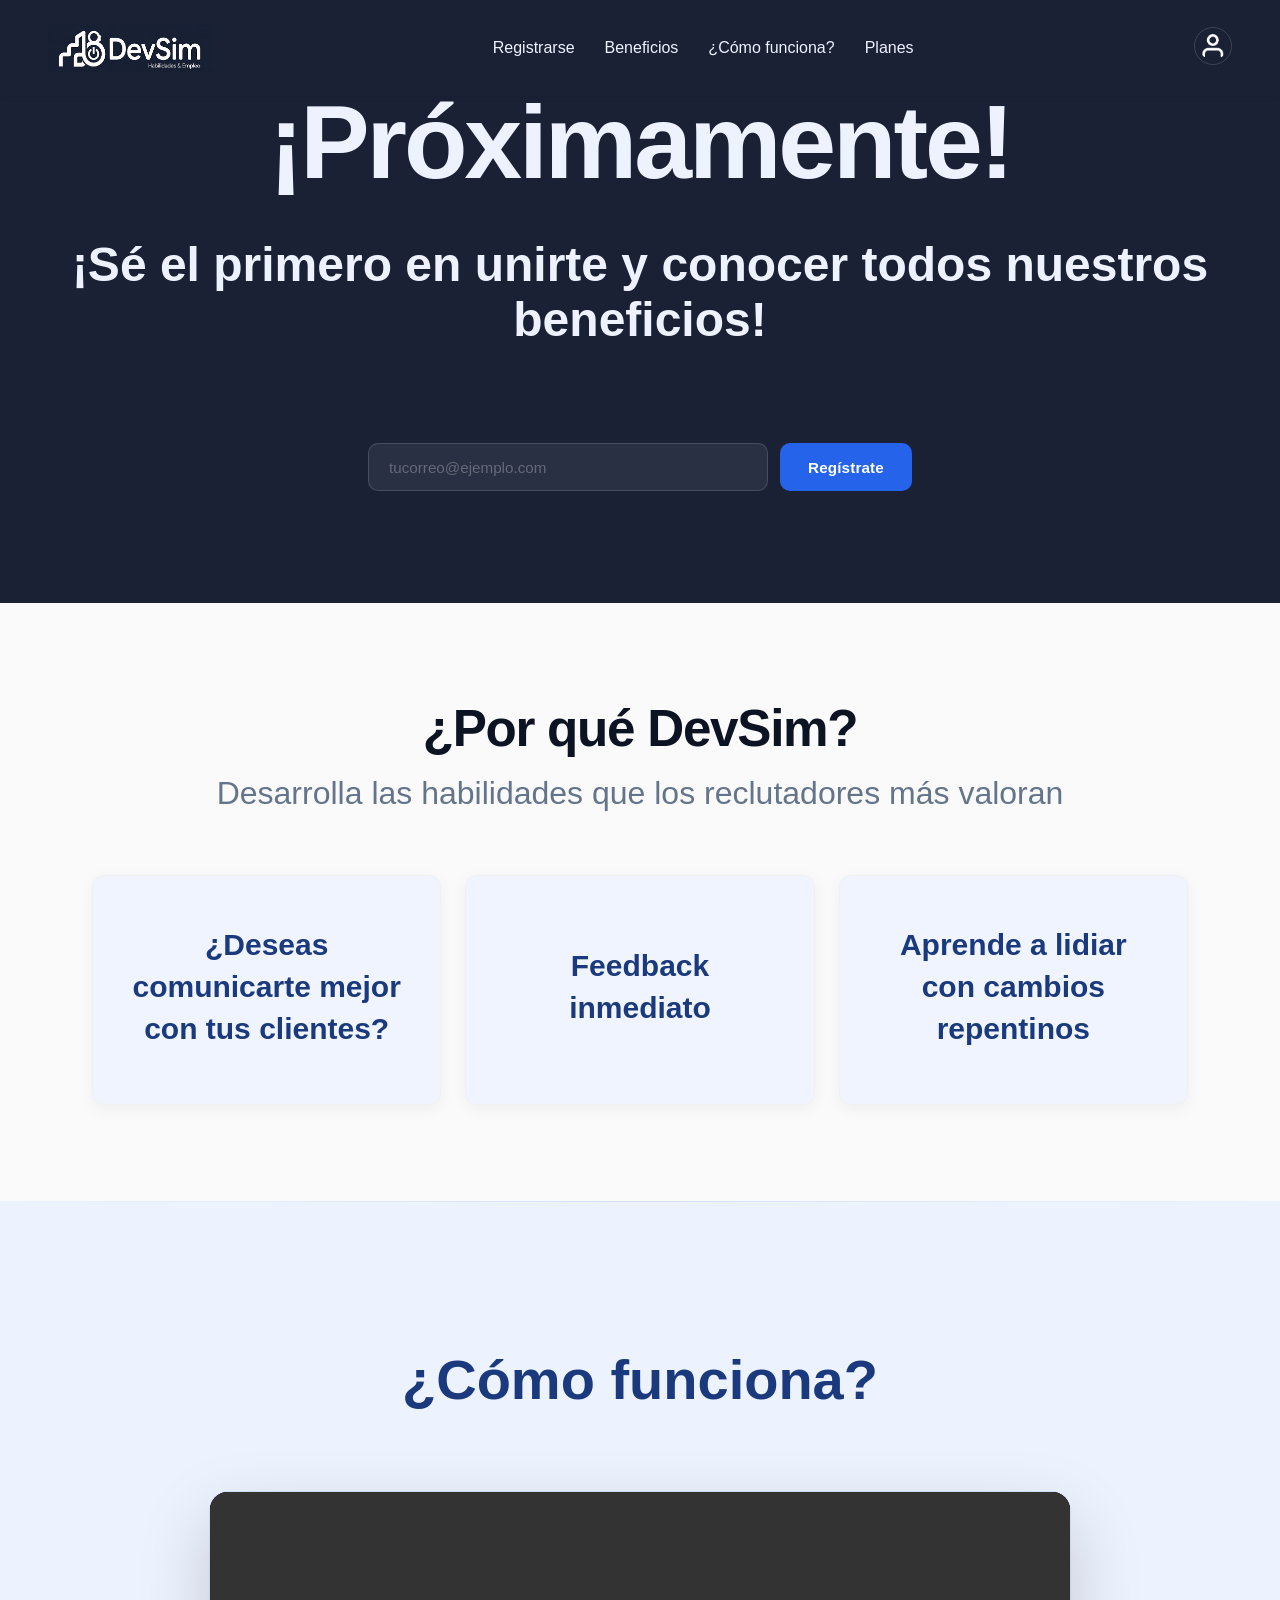
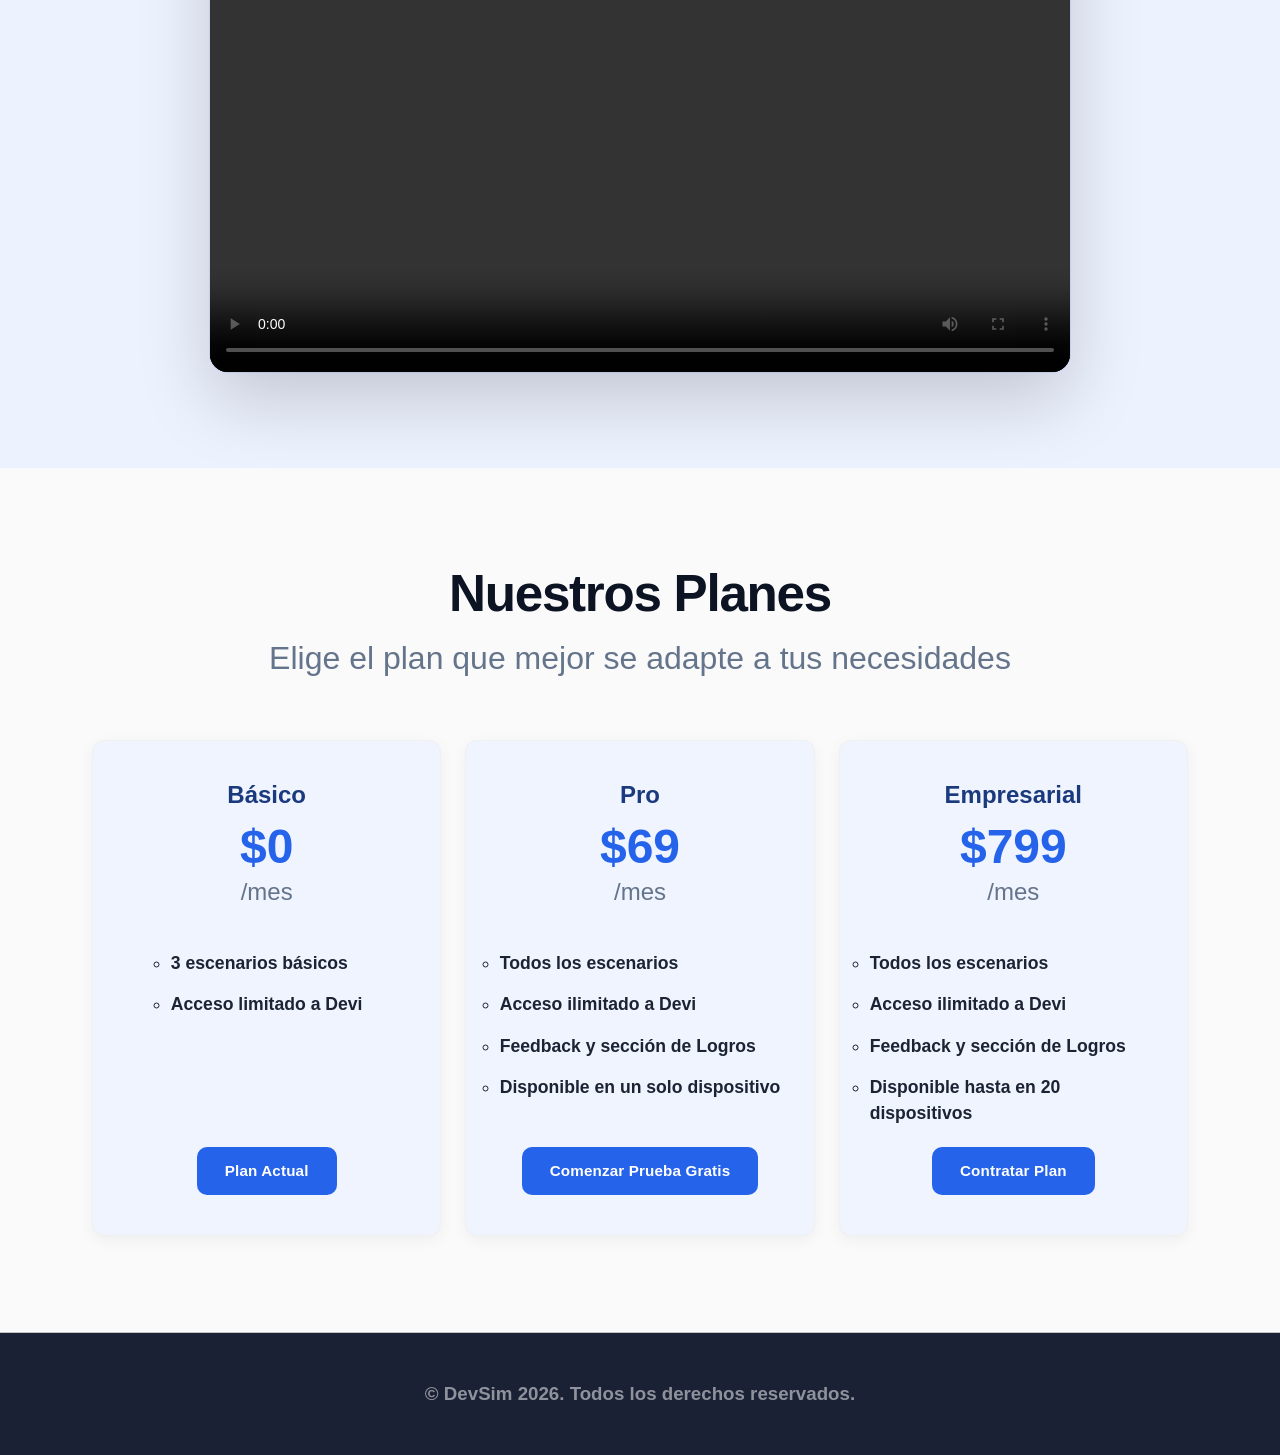
==== commit eb6a4cf1: "terminado" ====
--- a/index.html
+++ b/index.html
@@ -11,26 +11,26 @@
 
 <body>
     <header class="barra-superior">
-    <div class="logo">
-        <img class="img-logo" src="recursos/Frame 16.png" alt="logo de DevSim">
-    </div>
-    
-    <nav class="nav-center" id="nav-menu">
-        <a href="#registrarse">Registrarse</a>
-        <a href="#beneficios">Beneficios</a>
-        <a href="#como-funciona">¿Cómo funciona?</a>
-        <a href="#planes">Planes</a>
-    </nav>
-    
-    <div class="header-right">
-        <div class="usuario">
-            <img src="recursos/User.png" alt="icono de usuario">
+        <div class="logo">
+            <img class="img-logo" src="recursos/Frame 16.png" alt="logo de DevSim">
         </div>
-        <button class="menu-toggle" id="mobile-menu" aria-label="Abrir menú">
-            &#9776;
-        </button>
-    </div>
-</header>
+
+        <nav class="nav-center" id="nav-menu">
+            <a href="#registrarse">Registrarse</a>
+            <a href="#beneficios">Beneficios</a>
+            <a href="#como-funciona">¿Cómo funciona?</a>
+            <a href="#planes">Planes</a>
+        </nav>
+
+        <div class="header-right">
+            <div class="usuario">
+                <img src="recursos/User.png" alt="icono de usuario">
+            </div>
+            <button class="menu-toggle" id="mobile-menu" aria-label="Abrir menú">
+                &#9776;
+            </button>
+        </div>
+    </header>
     <section class="cartel" id="registrarse">
         <h1>¡Próximamente!</h1>
         <div class="unirse">
@@ -88,35 +88,42 @@
         </div>
     </section>
     <section class="planes" id="planes">
+        <div class="section-header">
+            <h2>Nuestros Planes</h2>
+            <p>Elige el plan que mejor se adapte a tus necesidades</p>
+        </div>
+
         <div class="card-plan">
             <h2>Básico</h2>
             <h1>$0</h1><p>/mes</p>
-            <li>
-                <ul>3 escenarios bássicos</ul>
-                <ul>Acceso limitado a Devi</ul>
-            </li>
+            <ul class="lista-plan">
+                <li>3 escenarios básicos</li>
+                <li>Acceso limitado a Devi</li>
+            </ul>
             <button class="btn-plan">Plan Actual</button>
         </div>
+
         <div class="card-plan">
             <h2>Pro</h2>
             <h1>$69</h1><p>/mes</p>
-            <li>
-                <ul>Todos los escenarios</ul>
-                <ul>Acceso ilimitado a Devi</ul>
-                <ul>Feedback y sección de Logros</ul>
-                <ul>Disponible en un solo dispositivo</ul>
-            </li>
+            <ul class="lista-plan">
+                <li>Todos los escenarios</li>
+                <li>Acceso ilimitado a Devi</li>
+                <li>Feedback y sección de Logros</li>
+                <li>Disponible en un solo dispositivo</li>
+            </ul>
             <button class="btn-plan">Comenzar Prueba Gratis</button>
         </div>
+
         <div class="card-plan">
             <h2>Empresarial</h2>
             <h1>$799</h1><p>/mes</p>
-            <li>
-                <ul>Todos los escenarios</ul>
-                <ul>Acceso ilimitado a Devi</ul>
-                <ul>Feedback y sección de Logros</ul>
-                <ul>Disponible hasta en 20 dispositivos</ul>
-            </li>
+            <ul class="lista-plan">
+                <li>Todos los escenarios</li>
+                <li>Acceso ilimitado a Devi</li>
+                <li>Feedback y sección de Logros</li>
+                <li>Disponible hasta en 20 dispositivos</li>
+            </ul>
             <button class="btn-plan">Contratar Plan</button>
         </div>
     </section>
--- a/CSS/styles.css
+++ b/CSS/styles.css
@@ -32,7 +32,7 @@
     top: 0;
     background-color: white;
     z-index: 1000;
-    box-shadow: 0 2px 5px rgba(0,0,0,0.1);
+    box-shadow: 0 2px 5px rgba(0, 0, 0, 0.1);
 }
 
 .header-right {
@@ -338,29 +338,83 @@
     background-color: #0a0f1e;
 }
 
+.planes {
+    background-color: #fafafa;
+    display: grid;
+    grid-template-columns: repeat(auto-fit, minmax(280px, 1fr));
+    gap: 1.5rem;
+    max-width: 1160px;
+    margin: 0 auto;
+    padding: 6rem 2rem;
+}
+
+.section-header{
+    grid-column: 1 / -1;
+    margin-bottom: 2rem;
+    text-align: center;
+}
+
+.section-header p {
+    color: var(--text-muted);
+    font-size: 2rem;
+    max-width: 900px;
+    line-height: 1.6;
+    margin: 0 auto;
+}
+
 .card-plan {
-    position: absolute;
-    width: 100%;
-    height: 100%;
     background-color: #EFF4FF;
     border-radius: 12px;
     box-shadow: 0 4px 15px rgba(0, 0, 0, 0.05);
-    padding: 30px;
+    padding: 40px 30px;
     display: flex;
     flex-direction: column;
-    justify-content: center;
     align-items: center;
     border: 1px solid #f0f0f0;
     text-align: center;
-    perspective: 1000px;
-    height: 230px;
-}
-
-.card-plan h1{
+    min-height: 450px;
+    transition: transform 0.3s;
+}
+
+
+.card-plan:hover {
+    transform: translateY(-10px);
+}
+
+.card-plan h2 {
+    color: var(--dark-3);
+    margin-bottom: 10px;
+}
+
+.card-plan h1 {
     color: var(--accent);
-}
-
-.btn-plan{
+    font-size: 3rem;
+}
+
+.card-plan p {
+    color: var(--text-muted);
+    font-size: 1.2rem;
+    margin-bottom: 20px;
+}
+
+.lista-plan {
+    list-style: circle;
+    text-align:left;
+    padding: 0;
+    margin: 20px 0;
+    display: flex;
+    flex-direction: column;
+    gap: 15px;
+    flex-grow: 1;
+}
+
+.lista-plan li {
+    font-size: 1.1rem;
+    font-weight: 600;
+    color: var(--text);
+}
+
+.btn-plan {
     background-color: var(--accent);
     color: white;
     border: none;
@@ -376,7 +430,8 @@
     white-space: nowrap;
 }
 
-.card-plan p, ul{
+.card-plan p,
+ul {
     font-size: 1.5rem;
     line-height: 1.5;
 }
